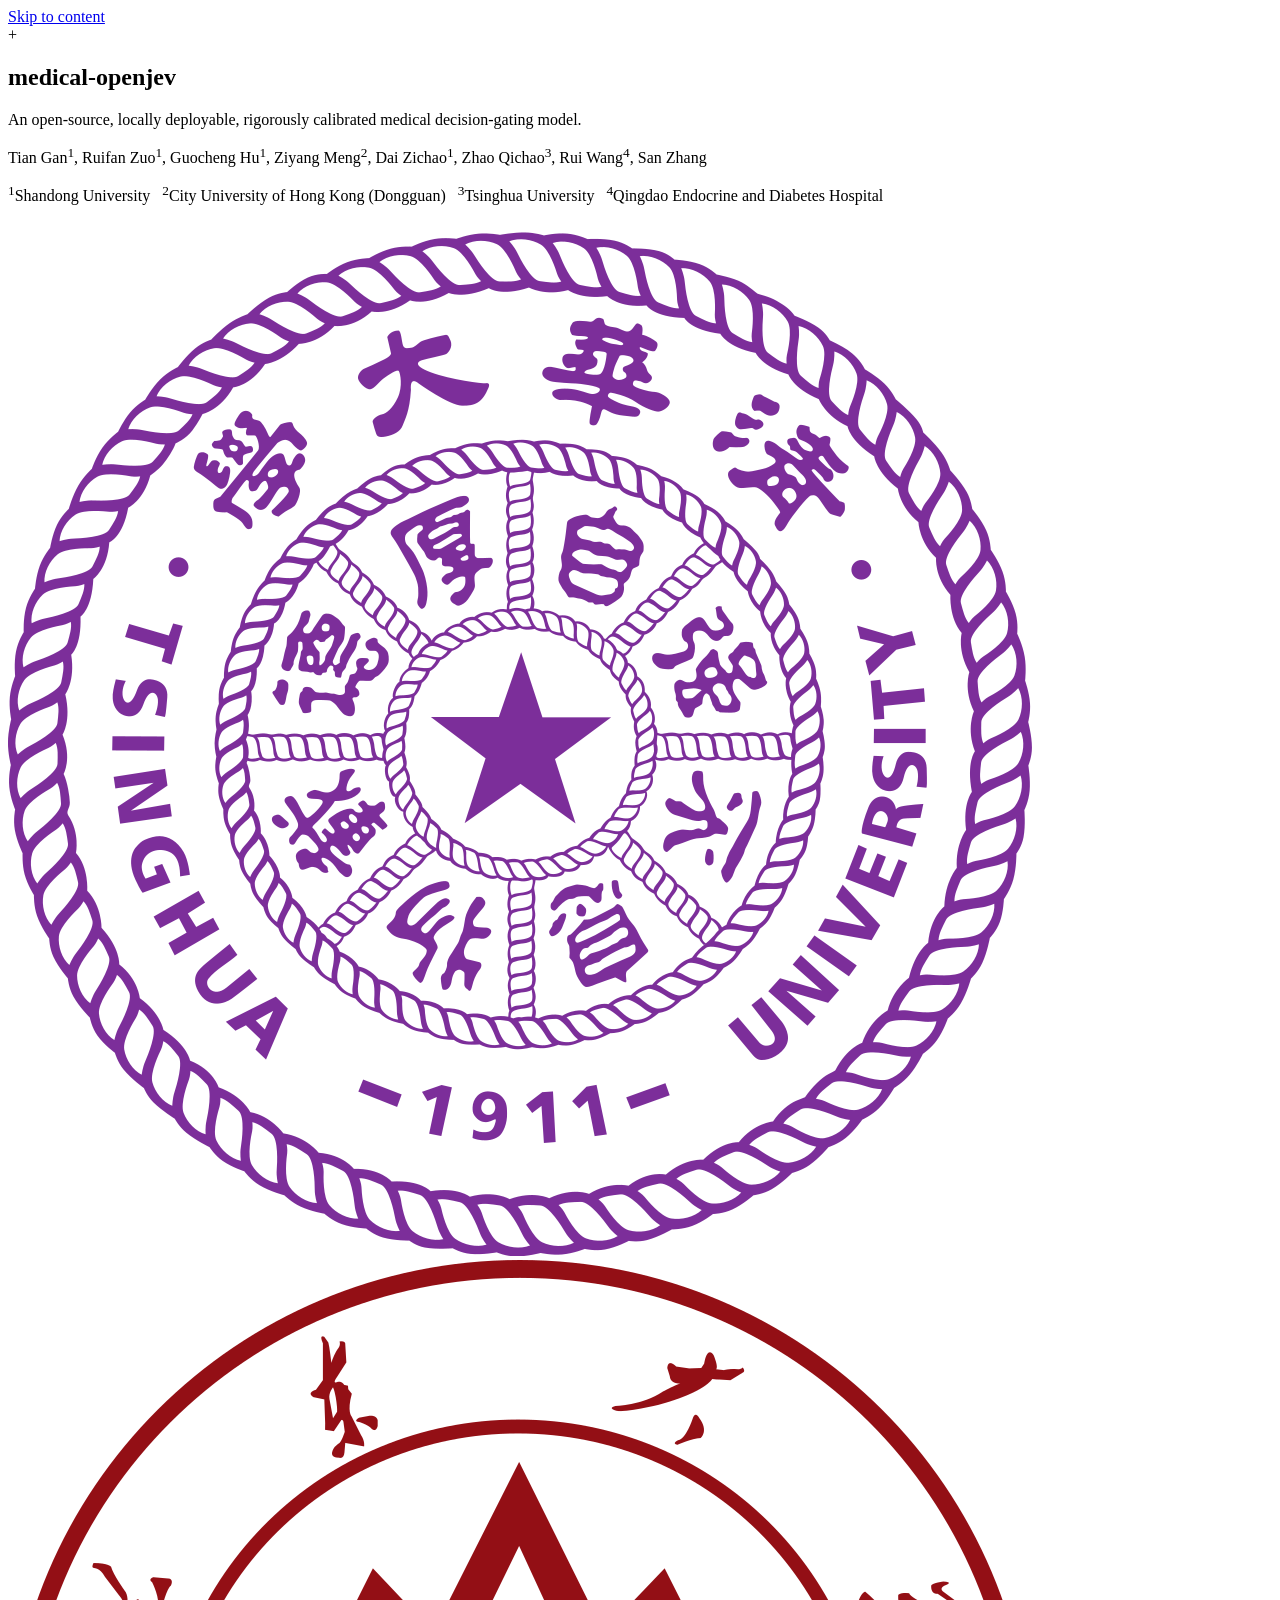
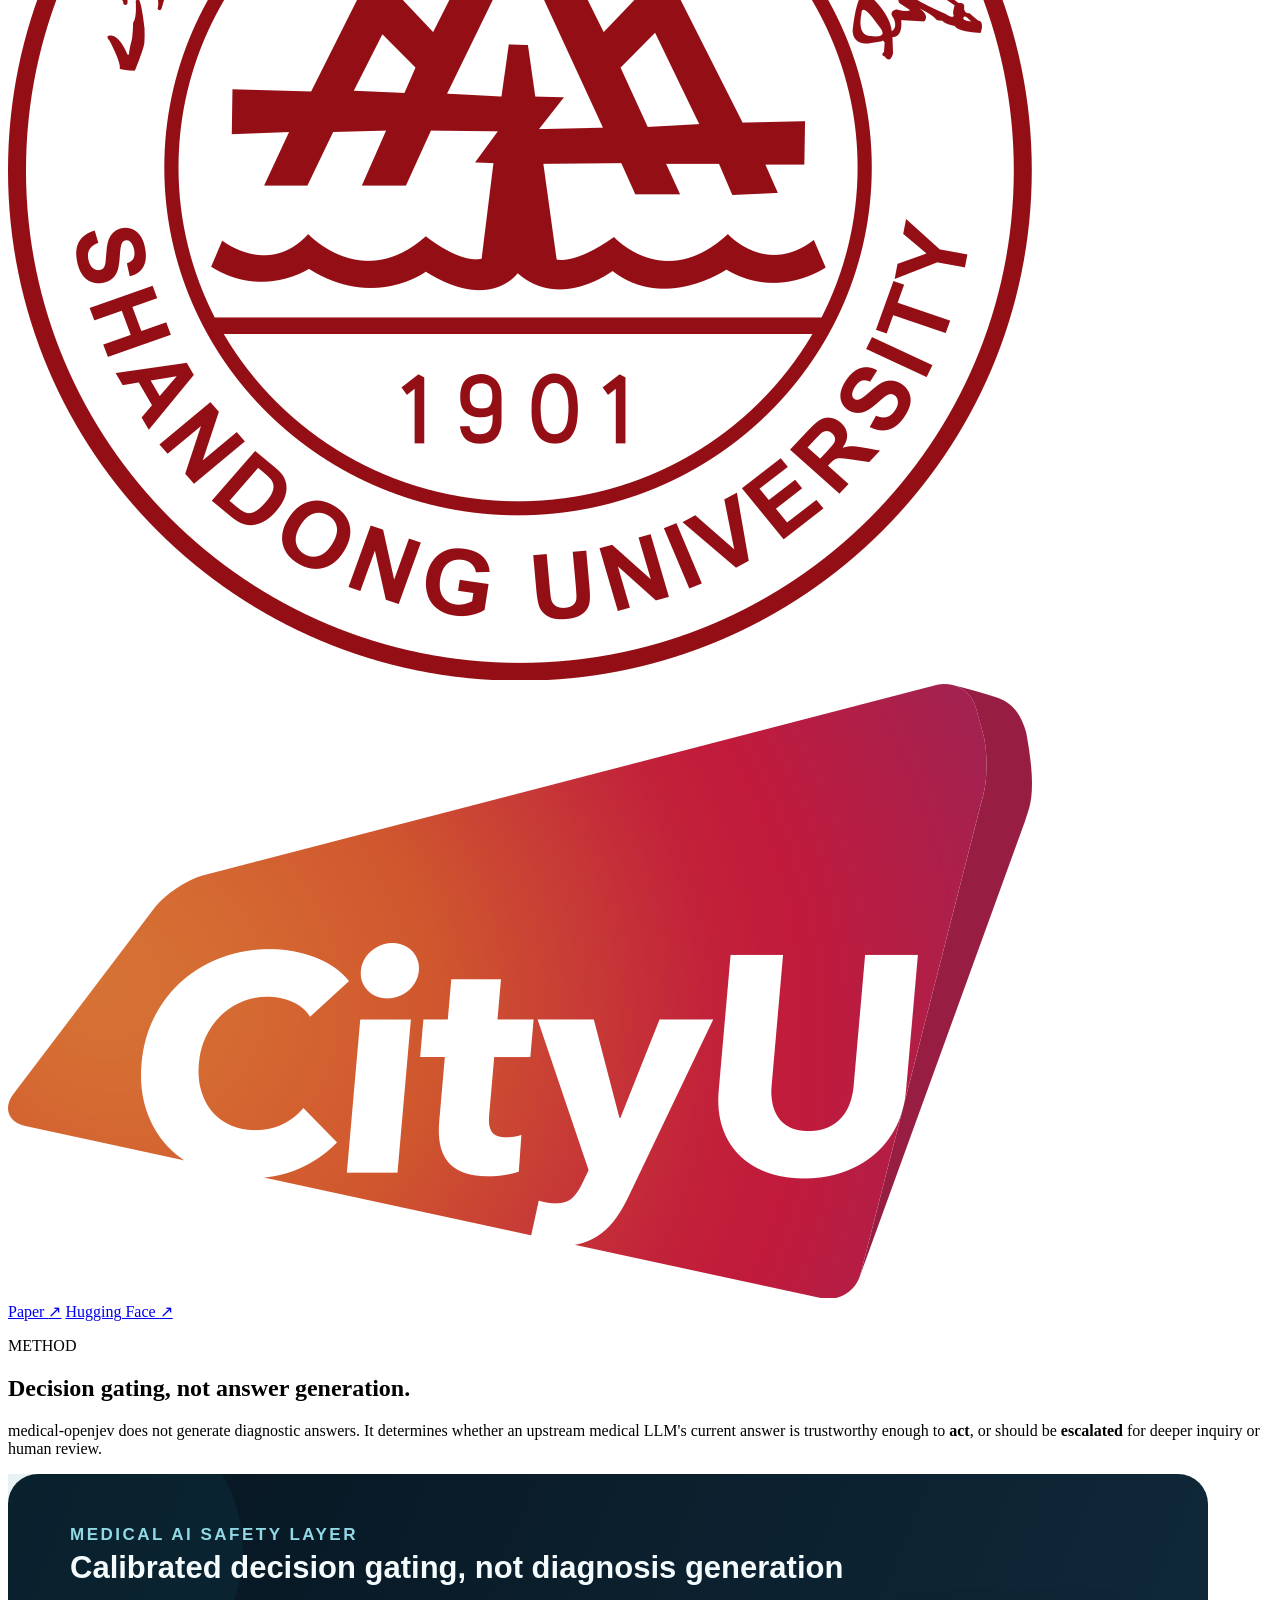
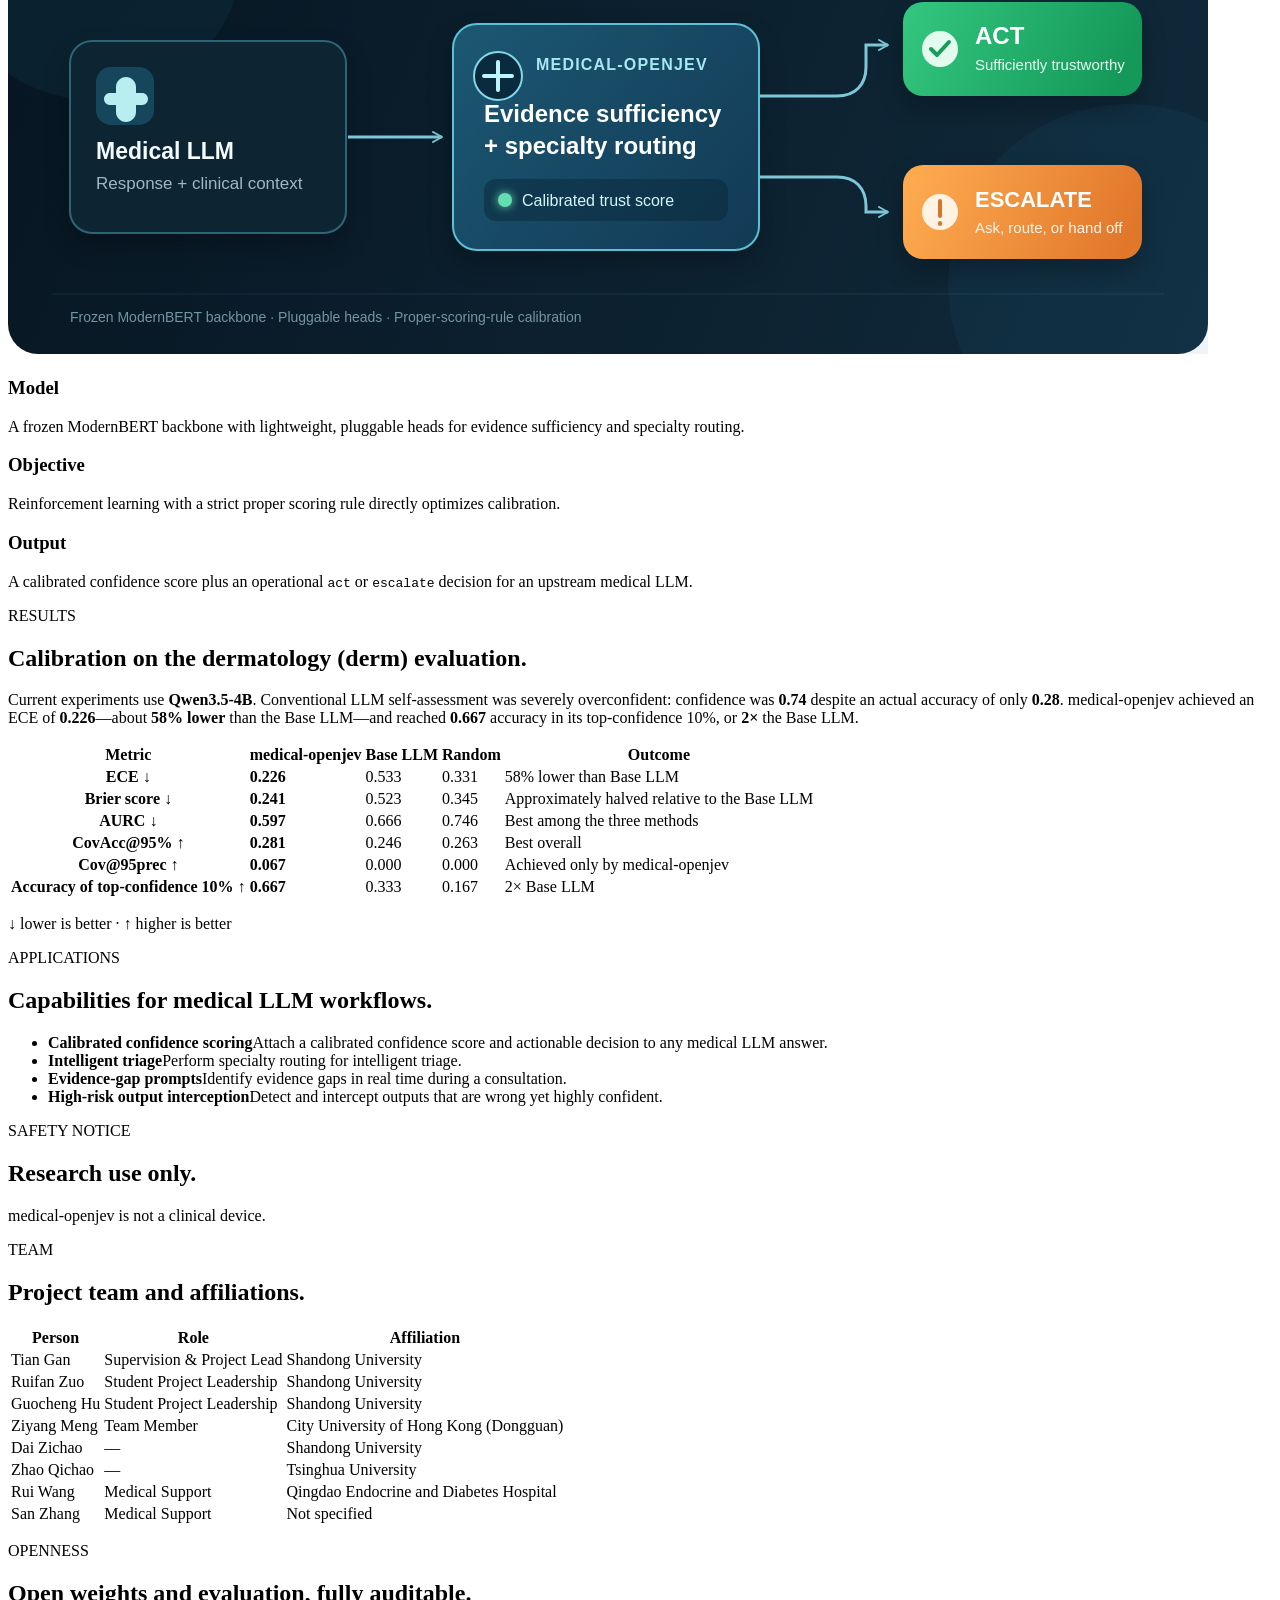
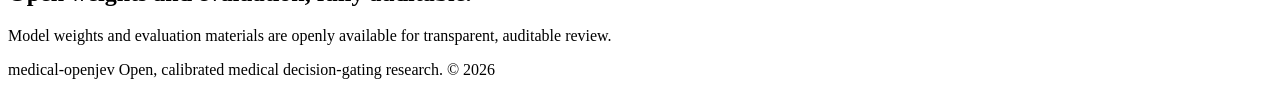
==== web/index.html @ ee90fc2d "Update index.html" ====
<!doctype html>
<html lang="en">
  <head>
    <meta charset="utf-8">
    <meta name="viewport" content="width=device-width, initial-scale=1">
    <meta name="description" content="medical-openjev is an open-source, locally deployable, rigorously calibrated medical jev model.">
    <meta name="theme-color" content="#ffffff">
    <title>medical-openjev · Calibrated medical decision gating</title>
    <link rel="icon" href="assets/medical-openjev-method.svg" type="image/svg+xml">
    <link rel="stylesheet" href="Openjev-Med/styles.css">
  </head>
  <body>
    <a class="skip-link" href="#main">Skip to content</a>

    <main id="main">
      <section id="top" class="hero">
        <div class="container hero-center">
          <div class="title-lockup">
            <span class="project-mark" aria-hidden="true">+</span>
            <h1>medical-open<span>jev</span></h1>
          </div>
          <p class="tagline">An open-source, locally deployable, rigorously calibrated medical decision-gating model.</p>
          <p class="author-line">
            Tian Gan<sup>1</sup>, Ruifan Zuo<sup>1</sup>, Guocheng Hu<sup>1</sup>, Ziyang Meng<sup>2</sup>, Dai Zichao<sup>1</sup>, Zhao Qichao<sup>3</sup>, Rui Wang<sup>4</sup>, San Zhang
          </p>
          <p class="affiliation-line">
            <sup>1</sup>Shandong University &nbsp; <sup>2</sup>City University of Hong Kong (Dongguan) &nbsp; <sup>3</sup>Tsinghua University &nbsp; <sup>4</sup>Qingdao Endocrine and Diabetes Hospital
          </p>
          <div class="project-logos" aria-label="Project institutions">
            <div class="institution-logo"><img src="logo/清华大学-logo-1024px.png" alt="Tsinghua University"></div>
            <div class="institution-logo"><img src="logo/山东大学-logo-1024px.png" alt="Shandong University"></div>
            <div class="institution-logo"><img src="logo/香港城市大学（东莞）-logo-1024px.png" alt="City University of Hong Kong (Dongguan)"></div>
          </div>
          <div class="project-links" aria-label="Project resources">
            <a href="https://arxiv.org" target="_blank" rel="noreferrer">Paper <span aria-hidden="true">↗</span></a>
            <a href="https://huggingface.co/Qwen/Qwen3.5-4B" target="_blank" rel="noreferrer">Hugging Face <span aria-hidden="true">↗</span></a>
          </div>
        </div>
      </section>

      <section id="method" class="section">
        <div class="container">
          <div class="section-heading">
            <p class="kicker">METHOD</p>
            <h2>Decision gating, not answer generation.</h2>
            <p>medical-openjev does not generate diagnostic answers. It determines whether an upstream medical LLM's current answer is trustworthy enough to <strong>act</strong>, or should be <strong>escalated</strong> for deeper inquiry or human review.</p>
          </div>
          <img class="method-figure" src="assets/medical-openjev-method.svg" alt="A medical language model response passes through medical-openjev and is selected to act or escalate." width="1200" height="480">
          <div class="method-notes">
            <div>
              <h3>Model</h3>
              <p>A frozen ModernBERT backbone with lightweight, pluggable heads for evidence sufficiency and specialty routing.</p>
            </div>
            <div>
              <h3>Objective</h3>
              <p>Reinforcement learning with a strict proper scoring rule directly optimizes calibration.</p>
            </div>
            <div>
              <h3>Output</h3>
              <p>A calibrated confidence score plus an operational <code>act</code> or <code>escalate</code> decision for an upstream medical LLM.</p>
            </div>
          </div>
        </div>
      </section>

      <section id="results" class="section section-muted">
        <div class="container">
          <div class="section-heading">
            <p class="kicker">RESULTS</p>
            <h2>Calibration on the dermatology (derm) evaluation.</h2>
            <p>Current experiments use <strong>Qwen3.5-4B</strong>. Conventional LLM self-assessment was severely overconfident: confidence was <strong>0.74</strong> despite an actual accuracy of only <strong>0.28</strong>. medical-openjev achieved an ECE of <strong>0.226</strong>—about <strong>58% lower</strong> than the Base LLM—and reached <strong>0.667</strong> accuracy in its top-confidence 10%, or <strong>2×</strong> the Base LLM.</p>
          </div>
          <div class="table-wrap">
            <table>
              <thead>
                <tr><th scope="col">Metric</th><th scope="col">medical-openjev</th><th scope="col">Base LLM</th><th scope="col">Random</th><th scope="col">Outcome</th></tr>
              </thead>
              <tbody>
                <tr><th scope="row">ECE ↓</th><td><strong>0.226</strong></td><td>0.533</td><td>0.331</td><td>58% lower than Base LLM</td></tr>
                <tr><th scope="row">Brier score ↓</th><td><strong>0.241</strong></td><td>0.523</td><td>0.345</td><td>Approximately halved relative to the Base LLM</td></tr>
                <tr><th scope="row">AURC ↓</th><td><strong>0.597</strong></td><td>0.666</td><td>0.746</td><td>Best among the three methods</td></tr>
                <tr><th scope="row">CovAcc@95% ↑</th><td><strong>0.281</strong></td><td>0.246</td><td>0.263</td><td>Best overall</td></tr>
                <tr><th scope="row">Cov@95prec ↑</th><td><strong>0.067</strong></td><td>0.000</td><td>0.000</td><td>Achieved only by medical-openjev</td></tr>
                <tr><th scope="row">Accuracy of top-confidence 10% ↑</th><td><strong>0.667</strong></td><td>0.333</td><td>0.167</td><td>2× Base LLM</td></tr>
              </tbody>
            </table>
          </div>
          <p class="table-note">↓ lower is better · ↑ higher is better</p>
        </div>
      </section>

      <section id="applications" class="section">
        <div class="container">
          <div class="section-heading">
            <p class="kicker">APPLICATIONS</p>
            <h2>Capabilities for medical LLM workflows.</h2>
          </div>
          <ul class="feature-list">
            <li><strong>Calibrated confidence scoring</strong><span>Attach a calibrated confidence score and actionable decision to any medical LLM answer.</span></li>
            <li><strong>Intelligent triage</strong><span>Perform specialty routing for intelligent triage.</span></li>
            <li><strong>Evidence-gap prompts</strong><span>Identify evidence gaps in real time during a consultation.</span></li>
            <li><strong>High-risk output interception</strong><span>Detect and intercept outputs that are wrong yet highly confident.</span></li>
          </ul>
        </div>
      </section>

      <section class="section section-muted">
        <div class="container notice">
          <p class="kicker">SAFETY NOTICE</p>
          <h2>Research use only.</h2>
          <p>medical-openjev is not a clinical device.</p>
        </div>
      </section>

      <section id="team" class="section">
        <div class="container">
          <div class="section-heading">
            <p class="kicker">TEAM</p>
            <h2>Project team and affiliations.</h2>
          </div>
          <div class="table-wrap team-table-wrap">
            <table class="team-table">
              <thead><tr><th scope="col">Person</th><th scope="col">Role</th><th scope="col">Affiliation</th></tr></thead>
              <tbody>
                <tr><td>Tian Gan</td><td>Supervision &amp; Project Lead</td><td>Shandong University</td></tr>
                <tr><td>Ruifan Zuo</td><td>Student Project Leadership</td><td>Shandong University</td></tr>
                <tr><td>Guocheng Hu</td><td>Student Project Leadership</td><td>Shandong University</td></tr>
                <tr><td>Ziyang Meng</td><td>Team Member</td><td>City University of Hong Kong (Dongguan)</td></tr>
                <tr><td>Dai Zichao</td><td>—</td><td>Shandong University</td></tr>
                <tr><td>Zhao Qichao</td><td>—</td><td>Tsinghua University</td></tr>
                <tr><td>Rui Wang</td><td>Medical Support</td><td>Qingdao Endocrine and Diabetes Hospital</td></tr>
                <tr><td>San Zhang</td><td>Medical Support</td><td>Not specified</td></tr>
              </tbody>
            </table>
          </div>
        </div>
      </section>

      <section class="section section-muted">
        <div class="container openness">
          <p class="kicker">OPENNESS</p>
          <h2>Open weights and evaluation, fully auditable.</h2>
          <p>Model weights and evaluation materials are openly available for transparent, auditable review.</p>
        </div>
      </section>
    </main>

    <footer class="site-footer">
      <div class="container footer-inner">
        <span>medical-open<span>jev</span></span>
        <span>Open, calibrated medical decision-gating research.</span>
        <span>© <span id="year"></span></span>
      </div>
    </footer>
    <script src="script.js"></script>
  </body>
</html>
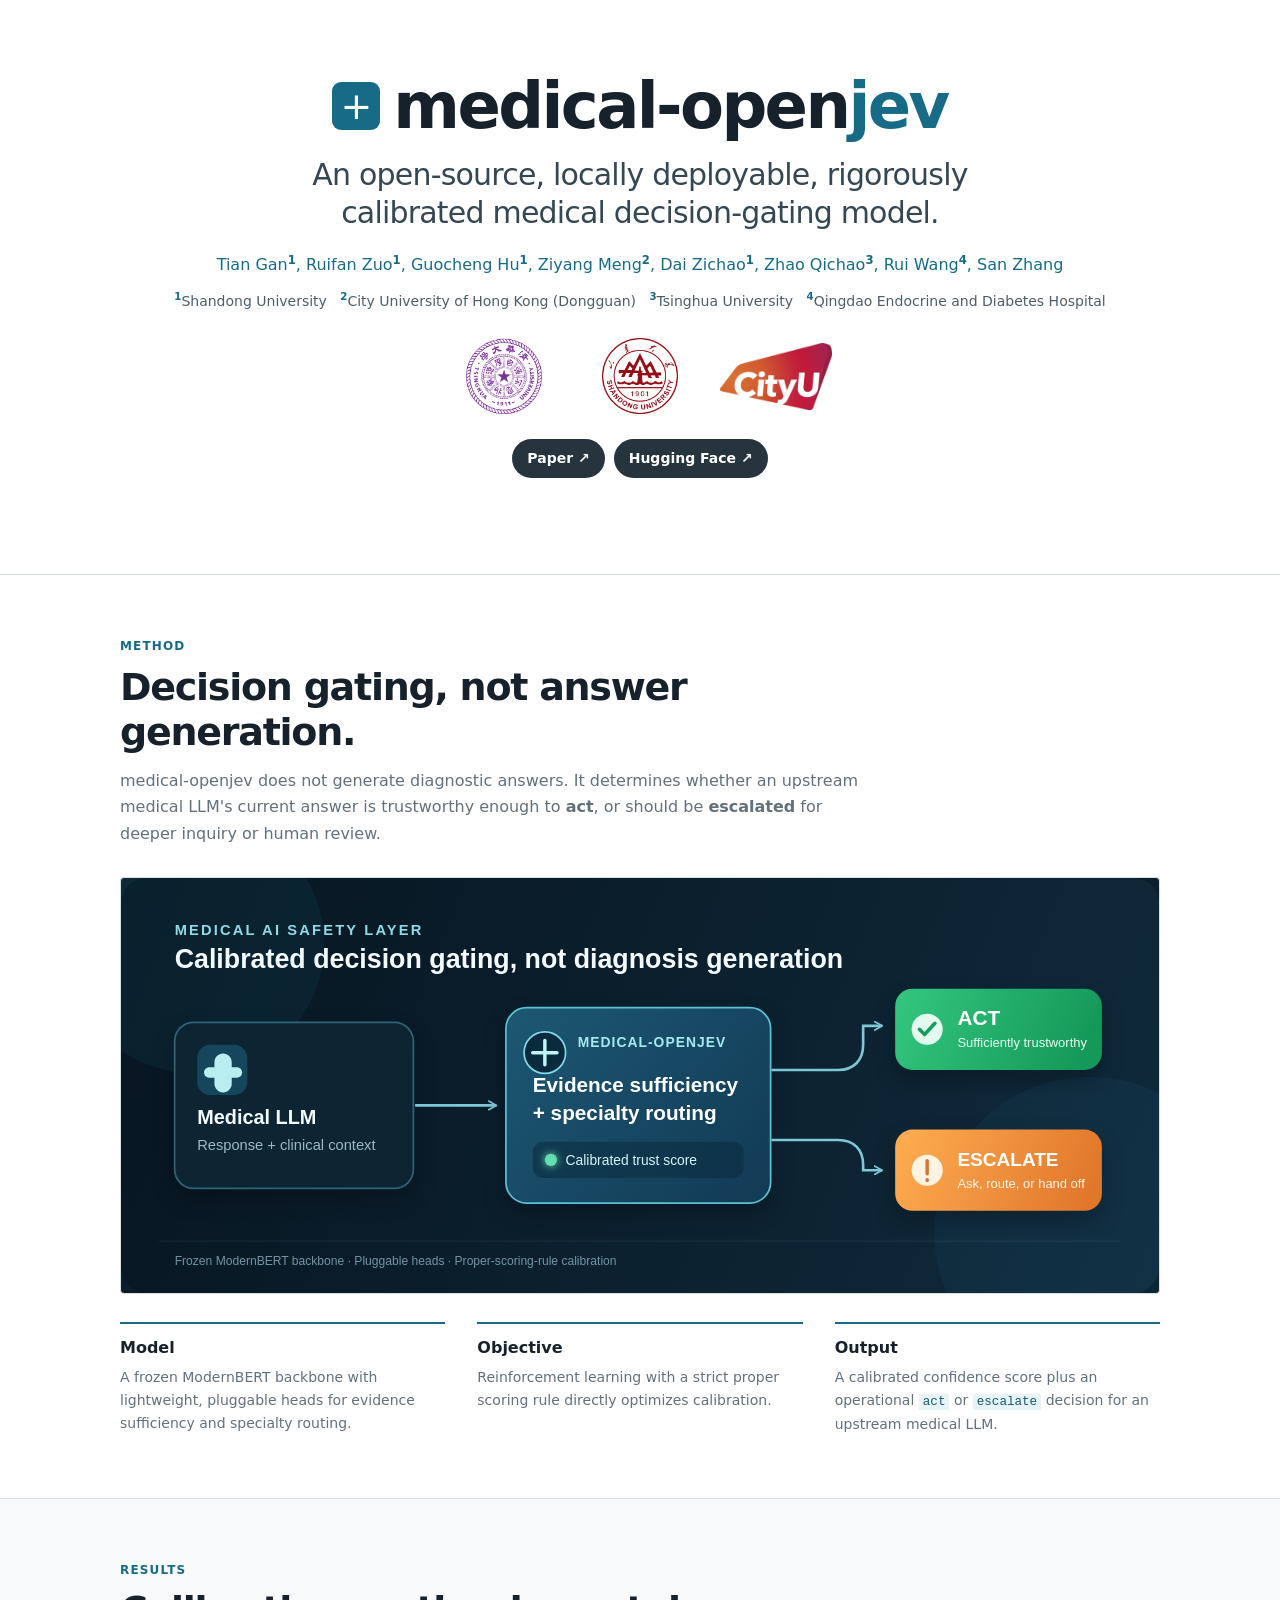
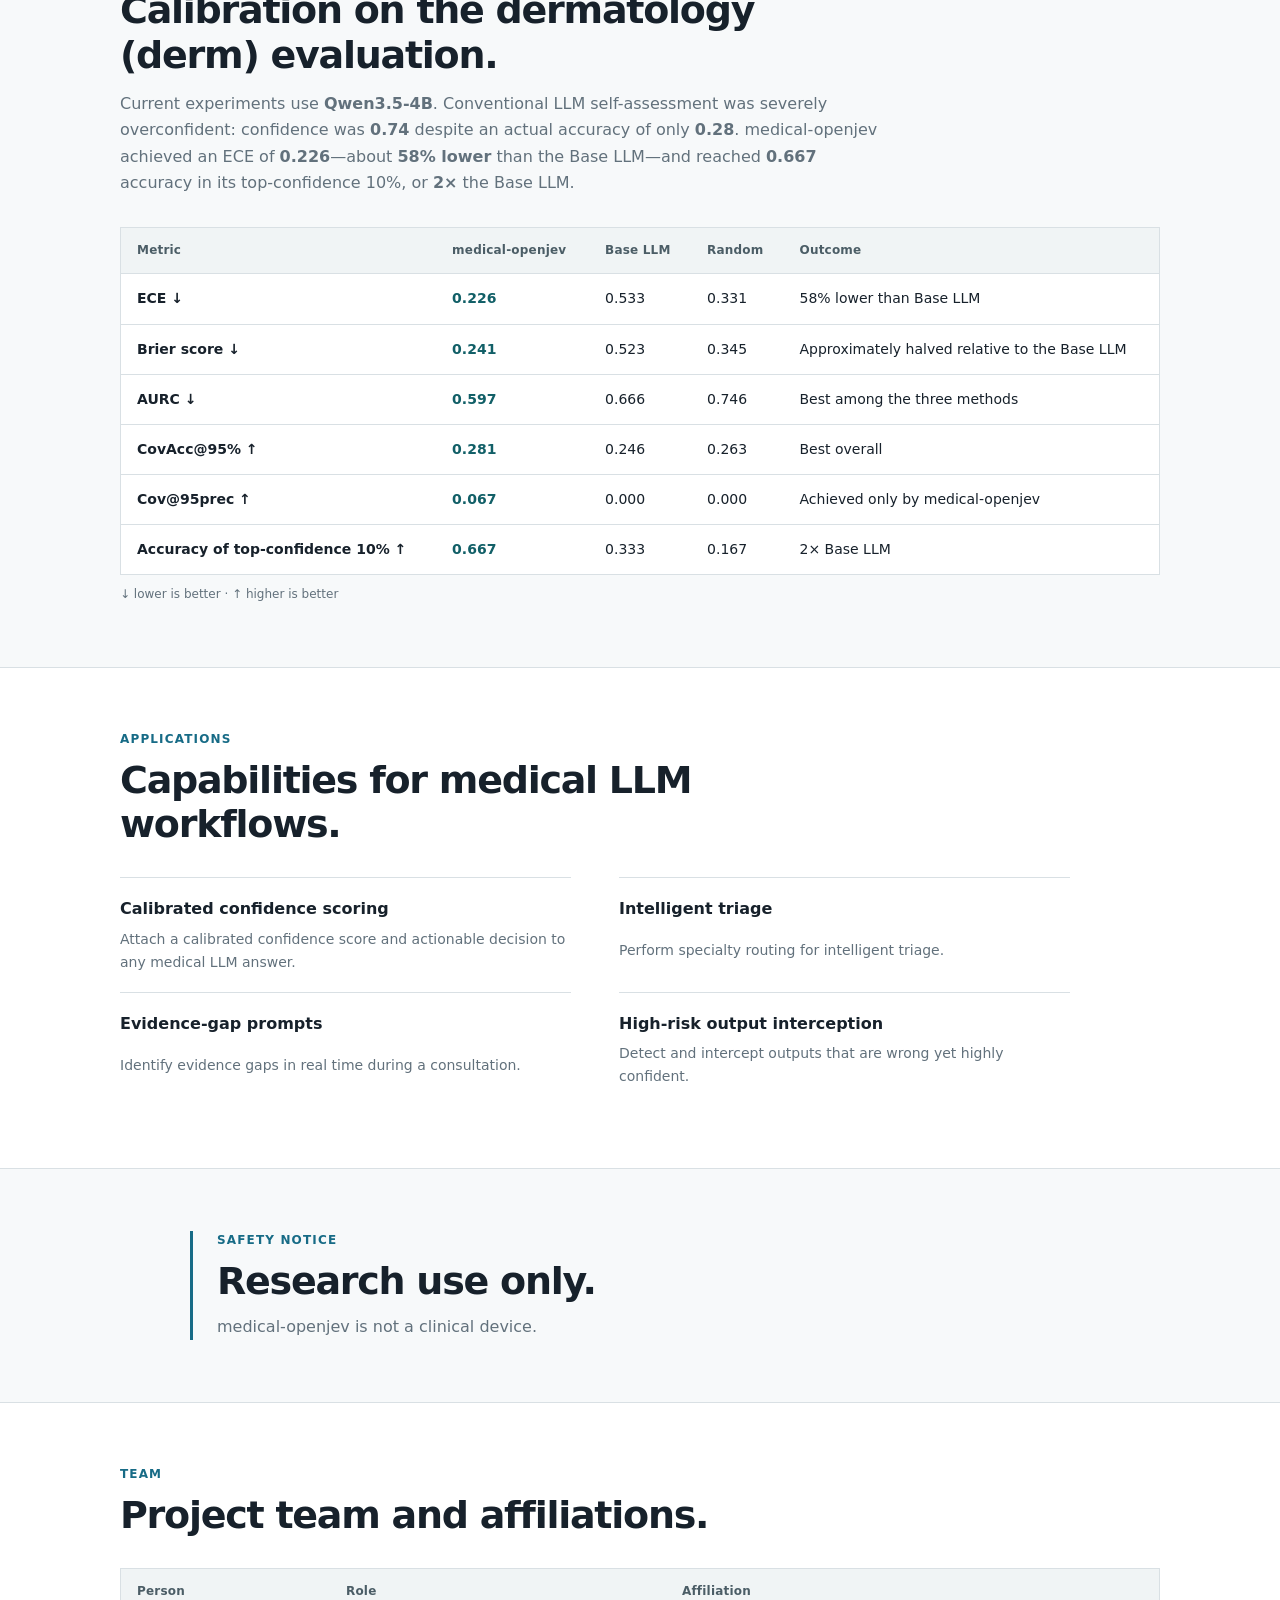
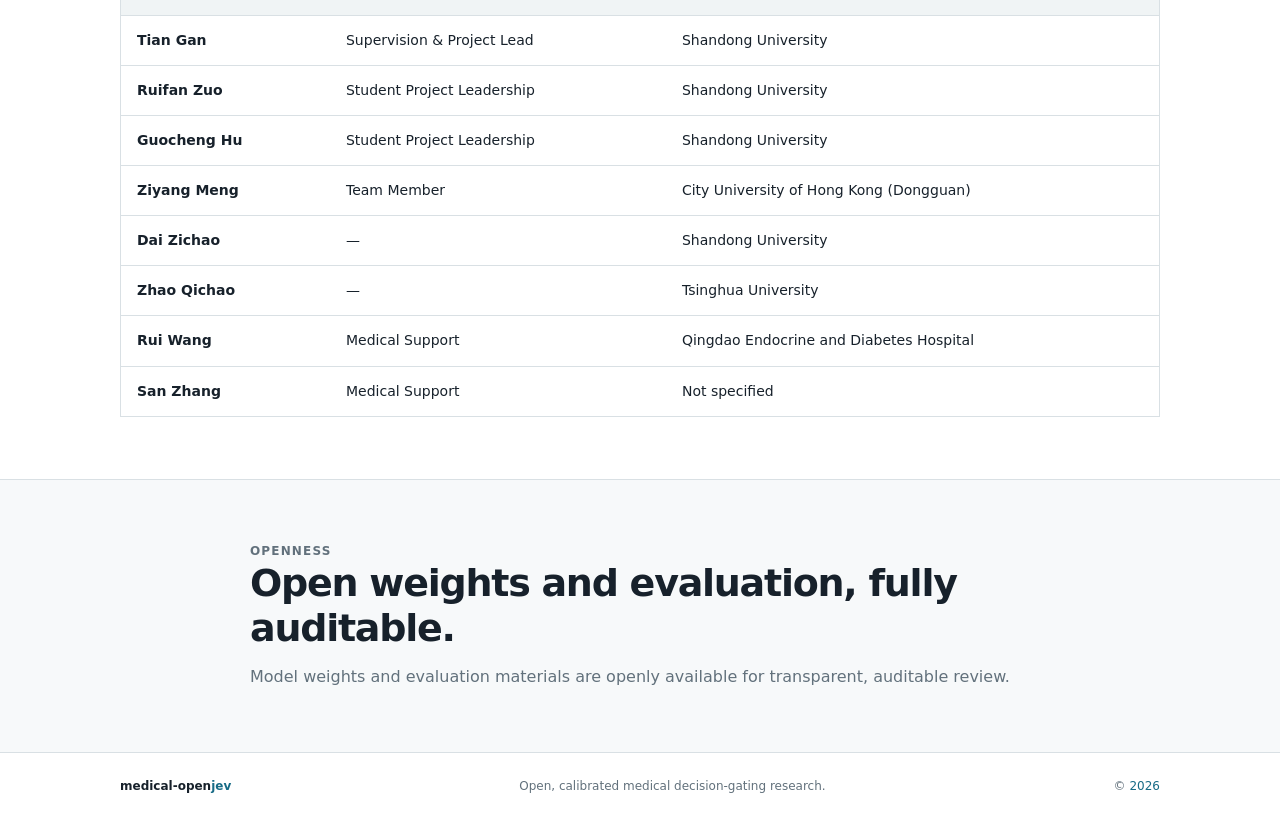
==== commit e77fd972: "Update index.html" ====
--- a/web/index.html
+++ b/web/index.html
@@ -7,7 +7,7 @@
     <meta name="theme-color" content="#ffffff">
     <title>medical-openjev · Calibrated medical decision gating</title>
     <link rel="icon" href="assets/medical-openjev-method.svg" type="image/svg+xml">
-    <link rel="stylesheet" href="Openjev-Med/styles.css">
+    <link rel="stylesheet" href="./styles.css">
   </head>
   <body>
     <a class="skip-link" href="#main">Skip to content</a>
--- a/web/styles.css
+++ b/web/styles.css
@@ -0,0 +1,106 @@
+:root {
+  --paper: #ffffff;
+  --surface: #f7f9fa;
+  --ink: #17212b;
+  --muted: #62717c;
+  --accent: #176b86;
+  --accent-soft: #e8f3f6;
+  --line: #d9e0e4;
+  --max-width: 1040px;
+}
+
+* { box-sizing: border-box; }
+
+html { scroll-behavior: smooth; }
+
+body {
+  margin: 0;
+  color: var(--ink);
+  background: var(--paper);
+  font-family: Inter, ui-sans-serif, system-ui, -apple-system, BlinkMacSystemFont, "Segoe UI", sans-serif;
+  font-size: 16px;
+  line-height: 1.65;
+}
+
+a { color: var(--accent); text-decoration: none; }
+a:hover { text-decoration: underline; text-underline-offset: 3px; }
+
+.container { width: min(var(--max-width), calc(100% - 48px)); margin: 0 auto; }
+
+.skip-link { position: fixed; z-index: 10; top: -50px; left: 12px; padding: 7px 12px; background: var(--ink); color: #fff; }
+.skip-link:focus { top: 12px; }
+
+.hero { padding: 74px 0 68px; text-align: center; }
+.hero-center { max-width: 1100px; }
+h1, h2, h3, p { margin-top: 0; }
+h1 { margin-bottom: 0; font-size: clamp(40px, 6vw, 64px); line-height: 1; letter-spacing: -2.6px; }
+h1 span, .site-footer span span { color: var(--accent); }
+.title-lockup { display: flex; align-items: center; justify-content: center; gap: 13px; }
+.project-mark { display: grid; width: 48px; height: 48px; place-items: center; border-radius: 9px; background: var(--accent); color: #fff; font-size: 38px; font-weight: 400; line-height: 1; }
+.tagline { max-width: 800px; margin: 18px auto 20px; color: #344752; font-size: clamp(22px, 3vw, 30px); line-height: 1.25; font-weight: 500; letter-spacing: -.8px; }
+.author-line { max-width: 980px; margin: 0 auto 9px; color: var(--accent); font-size: 16px; line-height: 1.65; }
+.affiliation-line { max-width: 960px; margin: 0 auto; color: #4d5e67; font-size: 14px; line-height: 1.7; }
+sup { color: var(--accent); font-size: .73em; font-weight: 700; }
+.project-logos { display: flex; align-items: center; justify-content: center; gap: 24px; margin: 24px 0; }
+.institution-logo { display: grid; width: 112px; height: 78px; place-items: center; }
+.institution-logo img { display: block; max-width: 100%; max-height: 76px; object-fit: contain; }
+.project-links { display: flex; flex-wrap: wrap; justify-content: center; gap: 9px; margin: 0 0 28px; }
+.project-links a { padding: 8px 15px; border-radius: 999px; background: #26343d; color: #fff; font-size: 14px; font-weight: 650; }
+.project-links a:hover { background: var(--accent); text-decoration: none; }
+.section { padding: 62px 0; border-top: 1px solid var(--line); }
+.section-muted { background: var(--surface); }
+.section-heading { max-width: 760px; margin-bottom: 30px; }
+.kicker { margin-bottom: 8px; color: var(--accent); font-size: 12px; font-weight: 750; letter-spacing: 1.15px; }
+h2 { margin-bottom: 13px; font-size: clamp(27px, 4vw, 38px); line-height: 1.18; letter-spacing: -1.25px; }
+h3 { margin-bottom: 7px; font-size: 16px; line-height: 1.35; }
+.section-heading > p:last-child, .openness p { margin-bottom: 0; color: var(--muted); }
+
+.method-figure { display: block; width: 100%; height: auto; border: 1px solid var(--line); border-radius: 4px; background: #0b1e2b; }
+.method-notes { display: grid; grid-template-columns: repeat(3, 1fr); gap: 32px; margin-top: 28px; }
+.method-notes > div { border-top: 2px solid var(--accent); padding-top: 13px; }
+.method-notes p { margin-bottom: 0; color: var(--muted); font-size: 14px; }
+code { padding: 1px 4px; background: var(--accent-soft); color: #155a70; font-size: .9em; }
+
+.table-wrap { overflow-x: auto; border: 1px solid var(--line); background: #fff; }
+table { width: 100%; min-width: 760px; border-collapse: collapse; text-align: left; font-size: 14px; }
+th, td { padding: 13px 16px; vertical-align: top; border-bottom: 1px solid var(--line); }
+thead th { background: #f0f4f5; color: #4b5d66; font-size: 12px; font-weight: 750; letter-spacing: .2px; }
+tbody tr:last-child th, tbody tr:last-child td { border-bottom: 0; }
+tbody td:nth-child(2) { color: #115f67; }
+.table-note { margin: 10px 0 0; color: var(--muted); font-size: 12px; }
+
+.feature-list { display: grid; grid-template-columns: repeat(2, 1fr); gap: 0 48px; max-width: 950px; margin: 0; padding: 0; list-style: none; }
+.feature-list li { display: grid; gap: 5px; padding: 18px 0; border-top: 1px solid var(--line); }
+.feature-list strong { font-size: 16px; }
+.feature-list span { color: var(--muted); font-size: 14px; }
+
+.notice { max-width: 900px; border-left: 3px solid var(--accent); padding-left: 24px; }
+.notice h2 { margin-bottom: 10px; }
+.notice > p:last-child { max-width: 830px; margin-bottom: 0; color: var(--muted); }
+
+.team-table td:first-child { font-weight: 650; color: var(--ink); }
+.team-table td:nth-child(2) { color: var(--ink); }
+.openness { max-width: 780px; }
+
+.site-footer { border-top: 1px solid var(--line); padding: 24px 0; color: var(--muted); font-size: 12px; }
+.footer-inner { display: flex; justify-content: space-between; gap: 20px; }
+.footer-inner > span:first-child { color: var(--ink); font-weight: 750; }
+
+@media (max-width: 720px) {
+  .container { width: min(var(--max-width), calc(100% - 32px)); }
+  .hero { padding: 54px 0 48px; }
+  .title-lockup { gap: 9px; }
+  .project-mark { width: 39px; height: 39px; border-radius: 7px; font-size: 31px; }
+  .author-line { font-size: 14px; }
+  .affiliation-line { font-size: 12px; }
+  .project-logos { gap: 11px; margin: 21px 0; }
+  .institution-logo { width: 86px; height: 62px; }
+  .institution-logo img { max-height: 60px; }
+  .section { padding: 48px 0; }
+  .method-notes, .feature-list { grid-template-columns: 1fr; gap: 0; }
+  .method-notes > div { padding: 16px 0; border-top: 1px solid var(--line); }
+  .method-notes > div:first-child { border-top: 2px solid var(--accent); }
+  .footer-inner { align-items: flex-start; flex-direction: column; gap: 5px; }
+}
+
+@media (prefers-reduced-motion: reduce) { html { scroll-behavior: auto; } }
